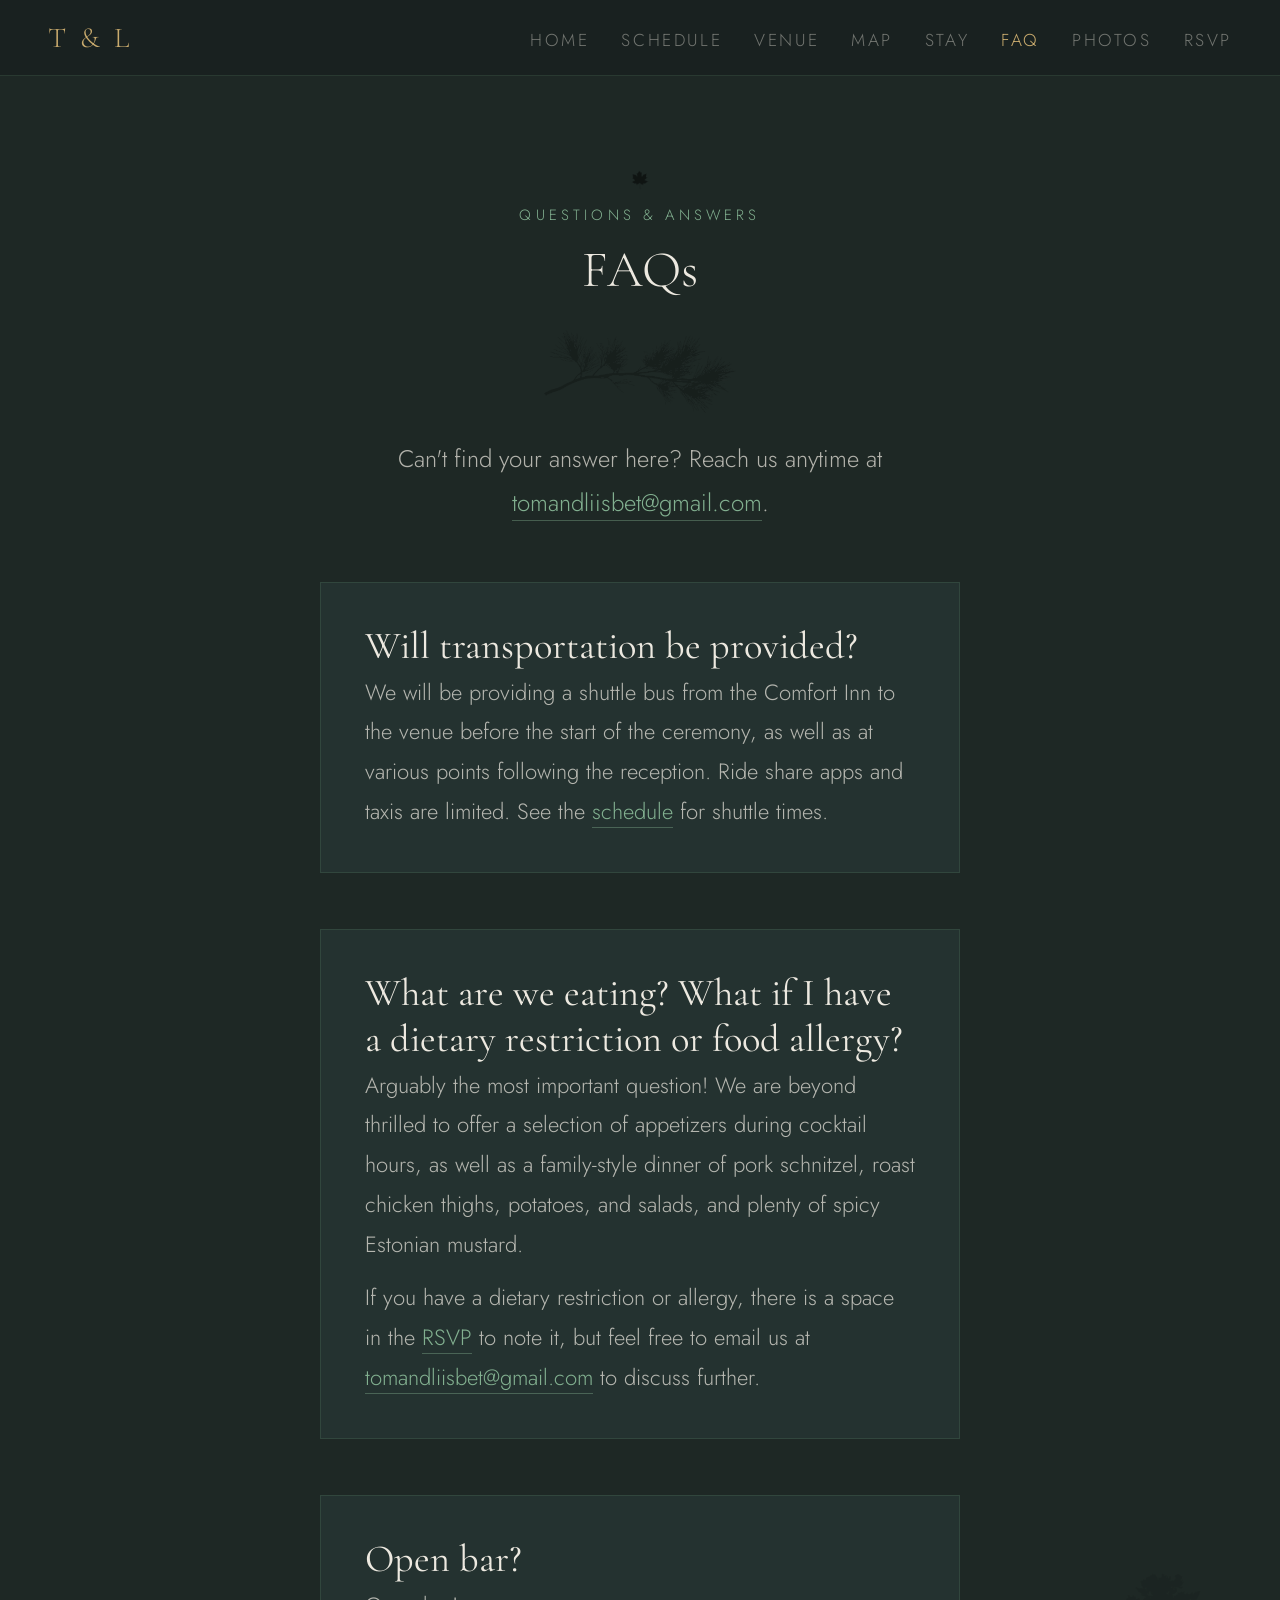
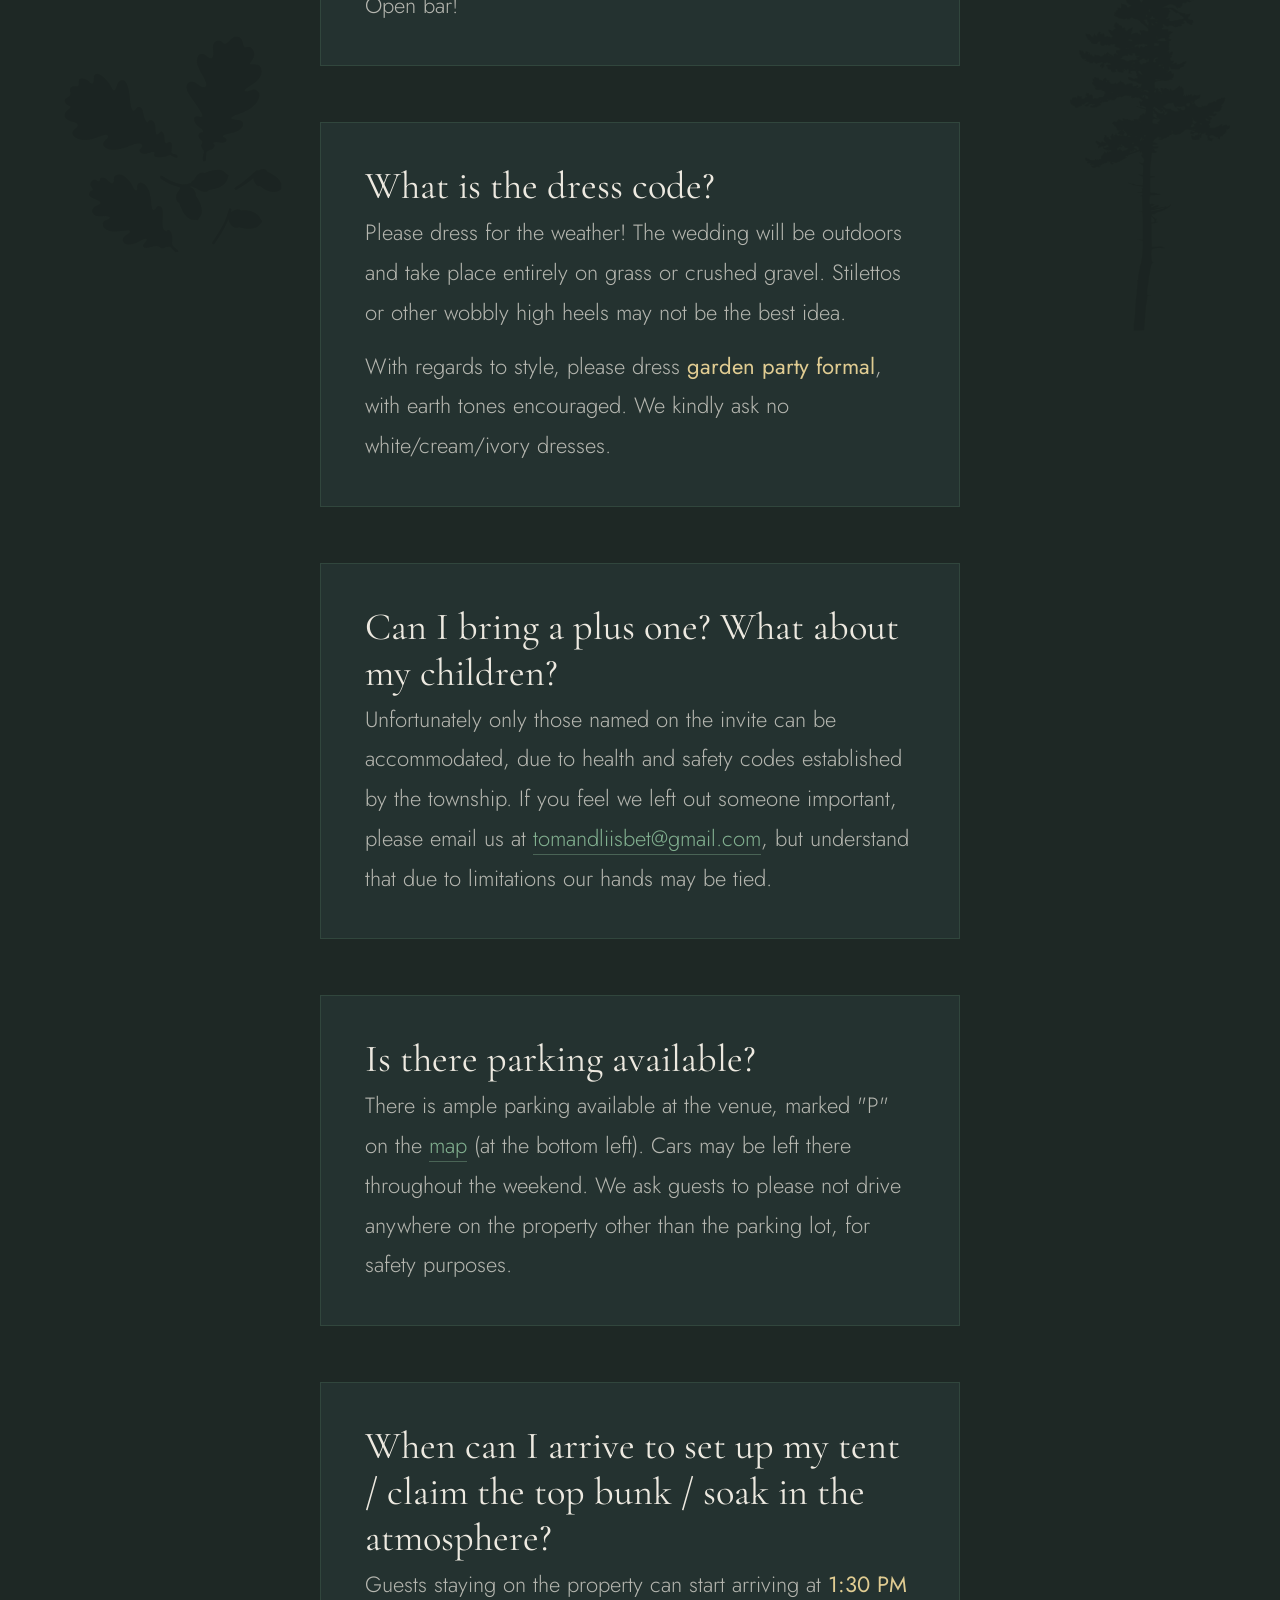
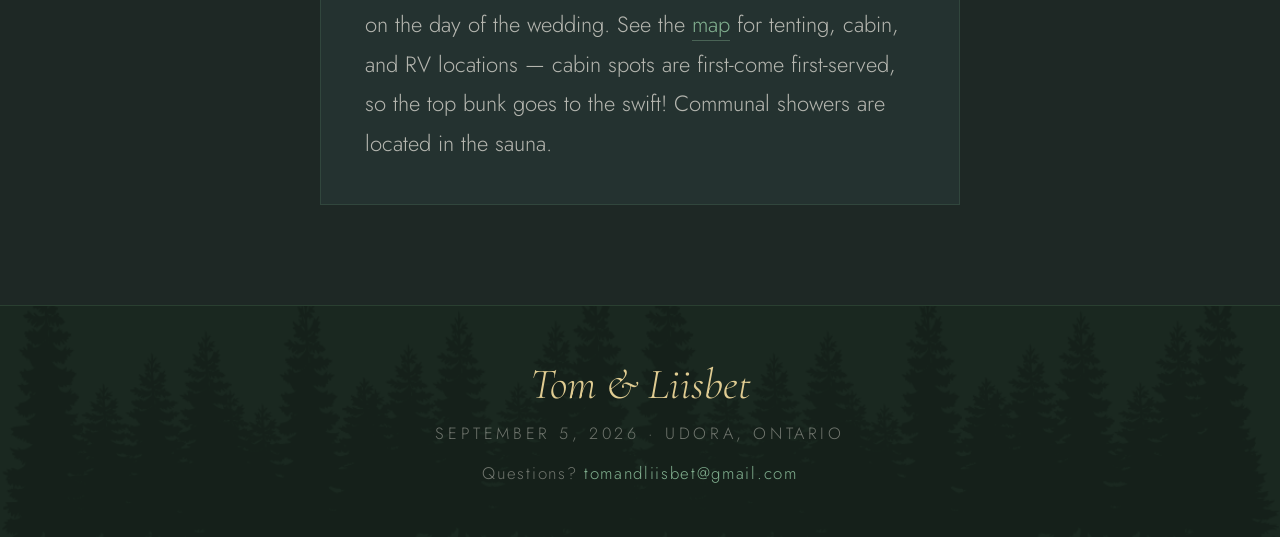
==== faq.html @ 2be71608 "Photo fix!" ====
<!DOCTYPE html>
<html lang="en">
<head>
<meta charset="UTF-8"/>
<meta name="viewport" content="width=device-width, initial-scale=1.0"/>
<title>FAQ — Tom & Liisbet</title>
<link href="https://fonts.googleapis.com/css2?family=Cormorant+Garamond:ital,wght@0,300;0,400;0,600;1,300;1,400&family=Jost:wght@300;400;500&display=swap" rel="stylesheet"/>
<link rel="stylesheet" href="styles.css"/>
</head>
<body>

<!-- NAV -->
<nav>
  <a href="index.html" class="nav-brand">T &amp; L</a>
  <button class="nav-toggle" aria-label="Menu" aria-expanded="false">&#9776;</button>
  <ul class="nav-links">
    <li><a href="index.html">Home</a></li>
    <li><a href="schedule.html">Schedule</a></li>
    <li><a href="venue.html">Venue</a></li>
    <li><a href="map.html">Map</a></li>
    <li><a href="stay.html">Stay</a></li>
    <li><a href="faq.html" class="active">FAQ</a></li>
    <li><a href="gallery.html">Photos</a></li>
    <li><a href="rsvp.html">RSVP</a></li>
  </ul>
</nav>

<!-- FAQ -->
<section class="page-first bg-mid">
  <img src="Images/Elements/oak leaves.png" class="oak-leaf oak-leaf--left" alt="" aria-hidden="true"/>
  <img src="Images/Elements/pine-tree-silhouette.png" class="margin-tree margin-tree--right margin-tree--pine" alt="" aria-hidden="true"/>
  <div class="section-inner">
    <img src="Images/Elements/maple leaf.png" class="leaf-ornament" alt="" aria-hidden="true"/>
    <p class="section-tag">Questions &amp; Answers</p>
    <h2 class="section-heading">FAQs</h2>
    <img src="Images/Elements/pine needle branch.png" class="branch-divider" alt="" aria-hidden="true"/>
    <p class="section-body">
      Can't find your answer here? Reach us anytime at
      <a href="mailto:tomandliisbet@gmail.com" style="color:var(--leaf);text-decoration:none;border-bottom:1px solid rgba(130,176,144,0.4)">tomandliisbet@gmail.com</a>.
    </p>

    <div class="stay-block">
      <h3>Will transportation be provided?</h3>
      <p>
        We will be providing a shuttle bus from the Comfort Inn to the venue before the
        start of the ceremony, as well as at various points following the reception.
        Ride share apps and taxis are limited. See the
        <a href="schedule.html">schedule</a> for shuttle times.
      </p>
    </div>

    <div class="stay-block">
      <h3>What are we eating? What if I have a dietary restriction or food allergy?</h3>
      <p>
        Arguably the most important question! We are beyond thrilled to offer a selection
        of appetizers during cocktail hours, as well as a family-style dinner of pork
        schnitzel, roast chicken thighs, potatoes, and salads, and plenty of spicy Estonian
        mustard.
      </p>
      <p>
        If you have a dietary restriction or allergy, there is a space in the
        <a href="rsvp.html">RSVP</a> to note it, but feel free to email us at
        <a href="mailto:tomandliisbet@gmail.com">tomandliisbet@gmail.com</a> to discuss further.
      </p>
    </div>

    <div class="stay-block">
      <h3>Open bar?</h3>
      <p>Open bar!</p>
    </div>

    <div class="stay-block">
      <h3>What is the dress code?</h3>
      <p>
        Please dress for the weather! The wedding will be outdoors and take place entirely
        on grass or crushed gravel. Stilettos or other wobbly high heels may not be the
        best idea.
      </p>
      <p>
        With regards to style, please dress <strong>garden party formal</strong>, with earth
        tones encouraged. We kindly ask no white/cream/ivory dresses.
      </p>
    </div>

    <div class="stay-block">
      <h3>Can I bring a plus one? What about my children?</h3>
      <p>
        Unfortunately only those named on the invite can be accommodated, due to health and
        safety codes established by the township. If you feel we left out someone important,
        please email us at <a href="mailto:tomandliisbet@gmail.com">tomandliisbet@gmail.com</a>,
        but understand that due to limitations our hands may be tied.
      </p>
    </div>

    <div class="stay-block">
      <h3>Is there parking available?</h3>
      <p>
        There is ample parking available at the venue, marked "P" on the
        <a href="map.html">map</a> (at the bottom left). Cars may be left there throughout
        the weekend. We ask guests to please not drive anywhere on the property other than
        the parking lot, for safety purposes.
      </p>
    </div>

    <div class="stay-block">
      <h3>When can I arrive to set up my tent / claim the top bunk / soak in the atmosphere?</h3>
      <p>
        Guests staying on the property can start arriving at <strong>1:30 PM</strong> on the
        day of the wedding. See the <a href="map.html">map</a> for tenting, cabin, and RV
        locations — cabin spots are first-come first-served, so the top bunk goes to the
        swift! Communal showers are located in the sauna.
      </p>
    </div>
  </div>
</section>

<!-- FOOTER -->
<footer>
  <img
    src="Images/Elements/pine-tree-forest-silhouette-16-705244249.png"
    class="footer-treeline"
    alt=""
    aria-hidden="true"
  />
  <p class="footer-names">Tom & Liisbet</p>
  <p class="footer-date">September 5, 2026 · Udora, Ontario</p>
  <p class="footer-contact">Questions? <a href="mailto:tomandliisbet@gmail.com">tomandliisbet@gmail.com</a></p>
</footer>

<script src="site.js"></script>
</body>
</html>
---- styles.css ----
:root {
  --bg:          #1a2120;
  --bg-mid:      #1e2825;
  --bg-card:     #243230;
  --bg-rsvp:     #1c2e26;
  --forest:      #3d5c47;
  --forest-mid:  #527a5e;
  --leaf:        #82b090;
  --gold:        #c9ab6e;
  --gold-light:  #e0cc92;
  --white:       #ede9e0;
  --white-soft:  rgba(237,233,224,0.72);
  --white-dim:   rgba(237,233,224,0.42);
  --border-g:    rgba(82,122,94,0.28);
  --border-gold: rgba(201,171,110,0.32);
}

* { margin: 0; padding: 0; box-sizing: border-box; }
html { scroll-behavior: smooth; font-size: 150%; }

body {
  font-family: 'Jost', sans-serif;
  font-weight: 300;
  background: var(--bg);
  color: var(--white);
  overflow-x: hidden;
}

/* ── NAV ── */
nav {
  position: fixed;
  top: 0; left: 0; right: 0;
  z-index: 100;
  padding: 20px 48px;
  display: flex;
  justify-content: space-between;
  align-items: center;
  background: rgba(26,33,32,0.94);
  backdrop-filter: blur(12px);
  border-bottom: 1px solid var(--border-g);
}

.nav-brand {
  font-family: 'Cormorant Garamond', serif;
  font-size: 1.2rem;
  letter-spacing: 0.12em;
  color: var(--gold);
  text-decoration: none;
}

.nav-links {
  display: flex;
  gap: 32px;
  list-style: none;
}

.nav-links a {
  font-size: 0.72rem;
  letter-spacing: 0.15em;
  text-transform: uppercase;
  color: var(--white-dim);
  text-decoration: none;
  transition: color 0.2s;
}

.nav-links a:hover  { color: var(--leaf); }
.nav-links a.active { color: var(--gold); }

.nav-toggle {
  display: none;
  background: none;
  border: none;
  color: var(--white-soft);
  font-size: 1.3rem;
  line-height: 1;
  cursor: pointer;
  padding: 4px 8px;
}

/* ── HERO (home page) ── */
.hero {
  min-height: 100vh;
  display: flex;
  flex-direction: column;
  align-items: center;
  justify-content: center;
  text-align: center;
  padding: 120px 24px 100px;
  position: relative;
  background: var(--bg);
  overflow: hidden;
}

.hero-bg {
  position: absolute;
  inset: 0;
  width: 100%;
  height: 100%;
  object-fit: cover;
  object-position: center 30%;
  z-index: 0;
  opacity: 0.85;
  pointer-events: none;
  user-select: none;
}

.hero::before {
  content: '';
  position: absolute;
  inset: 0;
  background: linear-gradient(
    to bottom,
    rgba(26,33,32,0.68) 0%,
    rgba(26,33,32,0.0) 18%,
    rgba(26,33,32,0.0) 58%,
    rgba(26,33,32,0.72) 82%,
    rgba(26,33,32,0.97) 100%
  );
  pointer-events: none;
  z-index: 1;
}

.hero::after {
  content: '';
  position: absolute;
  top: 72px; left: 40px; right: 40px; bottom: 50px;
  border: 1px solid rgba(130,176,144,0.15);
  pointer-events: none;
  z-index: 1;
}

.hero > *:not(.hero-bg):not(.scroll-cue) { position: relative; z-index: 3; }
.scroll-cue { z-index: 3; }

.hero-eyebrow {
  font-size: 0.68rem;
  letter-spacing: 0.28em;
  text-transform: uppercase;
  color: var(--white);
  margin-bottom: 28px;
}

.hero-names {
  font-family: 'Cormorant Garamond', serif;
  font-size: clamp(3.5rem, 8vw, 7rem);
  font-weight: 300;
  line-height: 1;
  color: var(--white);
  letter-spacing: -0.01em;
  text-shadow: 0 2px 20px rgba(0,0,0,0.8), 0 0 60px rgba(0,0,0,0.5);
}

.hero-names .amp {
  font-style: italic;
  color: var(--gold);
  display: block;
  font-size: 0.68em;
  margin: 10px 0;
}

.hero-divider {
  width: 56px;
  height: 1px;
  background: var(--gold);
  margin: 36px auto;
  opacity: 0.65;
}

.hero-date {
  font-family: 'Cormorant Garamond', serif;
  font-size: 1.25rem;
  font-weight: 400;
  color: var(--white-soft);
  letter-spacing: 0.08em;
  margin-bottom: 8px;
}

.hero-venue {
  font-size: 0.75rem;
  letter-spacing: 0.14em;
  text-transform: uppercase;
  color: var(--leaf);
  margin-bottom: 52px;
}

/* ── COUNTDOWN ── */
.countdown {
  display: flex;
  gap: 32px;
  margin-top: 8px;
}

.count-unit { text-align: center; }

.count-number {
  font-family: 'Cormorant Garamond', serif;
  font-size: 2.8rem;
  font-weight: 300;
  color: var(--gold);
  line-height: 1;
  display: block;
}

.count-label {
  font-size: 0.62rem;
  letter-spacing: 0.22em;
  text-transform: uppercase;
  color: var(--white-dim);
  margin-top: 6px;
  display: block;
}

.count-sep {
  font-family: 'Cormorant Garamond', serif;
  font-size: 2rem;
  color: var(--border-g);
  align-self: flex-start;
  margin-top: 8px;
}

.scroll-cue {
  position: absolute;
  bottom: 40px;
  left: 50%;
  transform: translateX(-50%);
  display: flex;
  flex-direction: column;
  align-items: center;
  gap: 8px;
  font-size: 0.62rem;
  letter-spacing: 0.22em;
  text-transform: uppercase;
  color: var(--white-dim);
  animation: nudge 2.5s ease-in-out infinite;
}

.scroll-cue::after {
  content: '';
  width: 1px;
  height: 40px;
  background: var(--border-g);
}

@keyframes nudge {
  0%, 100% { transform: translateX(-50%) translateY(0); }
  50%       { transform: translateX(-50%) translateY(6px); }
}

/* ── SECTIONS ── */
section { padding: 100px 24px; position: relative; }

/* First section of a subpage — clears the fixed nav */
.page-first { padding-top: 170px; }

.section-inner {
  max-width: 800px;
  margin: 0 auto;
  text-align: center;
  position: relative;
  z-index: 1; /* keep content (incl. photos) above margin decorations */
}

.leaf-ornament {
  width: 20px;
  height: auto;
  display: block;
  margin: 0 auto 14px;
  opacity: 0.5;
}

.section-tag {
  font-size: 0.62rem;
  letter-spacing: 0.28em;
  text-transform: uppercase;
  color: var(--leaf);
  margin-bottom: 16px;
}

.section-heading {
  font-family: 'Cormorant Garamond', serif;
  font-size: clamp(2rem, 4vw, 3rem);
  font-weight: 300;
  color: var(--white);
  margin-bottom: 24px;
  line-height: 1.1;
}

.branch-divider {
  display: block;
  margin: 0 auto 16px;
  width: 220px;
  opacity: 0.22;
  pointer-events: none;
  user-select: none;
}

.lion-divider {
  display: block;
  margin: 0 auto 20px;
  width: 150px;
  opacity: 0.28;
  pointer-events: none;
  user-select: none;
}

.section-body {
  font-size: 1rem;
  line-height: 1.85;
  color: var(--white-soft);
  max-width: 560px;
  margin: 0 auto;
}

.bg-mid { background: var(--bg-mid); }

/* ── DETAIL CARDS ── */
.details-grid {
  display: flex;
  flex-wrap: wrap;
  justify-content: center;
  gap: 1px;
  background: var(--border-g);
  border: 1px solid var(--border-g);
  margin-top: 56px;
  max-width: 700px;
  margin-left: auto;
  margin-right: auto;
}

.detail-card {
  background: var(--bg-card);
  padding: 40px 28px;
  text-align: center;
  flex: 1 1 220px;
  max-width: 350px;
}

.detail-card a { color: var(--leaf); text-decoration: none; }
.detail-card a:hover { color: var(--gold); }

.detail-icon {
  font-size: 1.4rem;
  margin-bottom: 16px;
  display: block;
}

.detail-title {
  font-size: 0.62rem;
  letter-spacing: 0.22em;
  text-transform: uppercase;
  color: var(--leaf);
  margin-bottom: 10px;
}

.detail-text {
  font-family: 'Cormorant Garamond', serif;
  font-size: 1.15rem;
  color: var(--white);
  line-height: 1.5;
}

.detail-sub { font-size: 0.9rem; color: var(--white-dim); }

.detail-desc {
  font-size: 0.88rem;
  color: var(--white-dim);
  line-height: 1.6;
  margin-top: 8px;
}

.cabin-spots {
  margin-top: 14px;
  font-size: 0.66rem;
  letter-spacing: 0.18em;
  text-transform: uppercase;
  color: var(--gold);
}

/* ── HOME: PHOTO STRIP ── */
.photo-strip {
  display: grid;
  grid-template-columns: repeat(3, 1fr);
  gap: 6px;
  max-width: 860px;
  margin: 48px auto 0;
}

.photo-strip img {
  width: 100%;
  aspect-ratio: 4 / 5;
  object-fit: cover;
  display: block;
  transition: opacity 0.25s;
}

.photo-strip img:hover { opacity: 0.85; }

.more-link {
  display: inline-block;
  margin-top: 28px;
  font-size: 0.68rem;
  letter-spacing: 0.16em;
  text-transform: uppercase;
  color: var(--leaf);
  text-decoration: none;
  transition: color 0.2s;
}

.more-link:hover { color: var(--gold); }

/* ── HOME: FEATURE (photo + text) ── */
.home-feature {
  display: flex;
  align-items: center;
  gap: 52px;
  max-width: 880px;
  margin: 56px auto 0;
  text-align: left;
}

.home-feature img {
  width: 42%;
  aspect-ratio: 4 / 5;
  object-fit: cover;
  display: block;
  border: 1px solid var(--border-g);
}

.home-feature-text { flex: 1; }

.home-feature-text h3 {
  font-family: 'Cormorant Garamond', serif;
  font-size: 1.7rem;
  font-weight: 400;
  color: var(--white);
  margin-bottom: 14px;
  line-height: 1.2;
}

.home-feature-text p {
  font-size: 0.92rem;
  line-height: 1.8;
  color: var(--white-soft);
}

/* ── TIMELINE (schedule page) ── */
.timeline {
  max-width: 620px;
  margin: 56px auto 0;
  text-align: left;
  border-left: 1px solid var(--border-g);
  padding-left: 0;
}

.timeline-item {
  position: relative;
  padding: 0 0 44px 40px;
}

.timeline-item:last-child { padding-bottom: 0; }

.timeline-item::before {
  content: '';
  position: absolute;
  left: -5px;
  top: 8px;
  width: 9px;
  height: 9px;
  border-radius: 50%;
  background: var(--gold);
  opacity: 0.85;
}

.timeline-time {
  font-size: 0.68rem;
  letter-spacing: 0.22em;
  text-transform: uppercase;
  color: var(--gold);
  margin-bottom: 6px;
}

.timeline-title {
  font-family: 'Cormorant Garamond', serif;
  font-size: 1.5rem;
  font-weight: 400;
  color: var(--white);
  margin-bottom: 6px;
}

.timeline-desc {
  font-size: 0.88rem;
  line-height: 1.7;
  color: var(--white-soft);
  max-width: 480px;
}

/* ── STAY (accommodation blocks) ── */
.stay-block {
  max-width: 640px;
  margin: 56px auto 0;
  text-align: left;
  background: var(--bg-card);
  border: 1px solid var(--border-g);
  padding: 40px 44px;
}

.stay-block h3 {
  font-family: 'Cormorant Garamond', serif;
  font-size: 1.6rem;
  font-weight: 400;
  color: var(--white);
  margin-bottom: 4px;
}

.stay-block .stay-sub {
  font-size: 0.66rem;
  letter-spacing: 0.2em;
  text-transform: uppercase;
  color: var(--leaf);
  margin-bottom: 18px;
}

.stay-block p {
  font-size: 0.92rem;
  line-height: 1.8;
  color: var(--white-soft);
}

.stay-block p + p { margin-top: 14px; }

.stay-block a { color: var(--leaf); text-decoration: none; border-bottom: 1px solid rgba(130,176,144,0.4); }
.stay-block a:hover { color: var(--gold); }

.stay-block strong { color: var(--gold-light); font-weight: 400; }

/* ── PROPERTY MAP ── */
.property-map {
  margin: 48px auto 0;
  max-width: 860px;
  border: 1px solid var(--border-g);
  background: #f4f1e8;
}

.property-map img {
  width: 100%;
  display: block;
}

.map-caption {
  margin-top: 20px;
  font-size: 0.82rem;
  color: var(--white-dim);
  line-height: 1.7;
}

/* ── VENUE ── */
.venue-map {
  margin: 48px auto 0;
  width: 100%;
  max-width: 700px;
  border: 1px solid var(--border-g);
  overflow: hidden;
}

.venue-address {
  margin-top: 28px;
  font-family: 'Cormorant Garamond', serif;
  font-size: 1.1rem;
  color: var(--white-soft);
  line-height: 1.7;
}

/* ── GALLERY ── */
.gallery-grid {
  margin-top: 0;
  display: grid;
  grid-template-columns: repeat(3, 1fr);
  gap: 6px;
  max-width: 780px;
  margin-left: auto;
  margin-right: auto;
}

.gallery-featured {
  grid-column: 1 / -1;
  width: 100%;
  aspect-ratio: 21 / 8;
  object-fit: cover;
  object-position: center;
  display: block;
}

.gallery-grid img:not(.gallery-featured) {
  width: 100%;
  aspect-ratio: 1;
  object-fit: cover;
  display: block;
  transition: opacity 0.25s;
}

.gallery-grid img:hover { opacity: 0.82; }

/* ── RSVP ── */
.rsvp-bg { background: var(--bg-rsvp); }
.rsvp-bg .section-tag     { color: var(--leaf); }
.rsvp-bg .section-heading { color: var(--white); }
.rsvp-bg .section-body    { color: var(--white-soft); }

.rsvp-form {
  margin-top: 48px;
  max-width: 540px;
  margin-left: auto;
  margin-right: auto;
  text-align: left;
}

.form-row { margin-bottom: 20px; }

.form-row label {
  display: block;
  font-size: 0.62rem;
  letter-spacing: 0.2em;
  text-transform: uppercase;
  color: var(--leaf);
  margin-bottom: 8px;
}

.form-row input,
.form-row select,
.form-row textarea {
  width: 100%;
  padding: 14px 16px;
  background: rgba(255,255,255,0.05);
  border: 1px solid var(--border-g);
  color: var(--white);
  font-family: 'Jost', sans-serif;
  font-size: 0.95rem;
  font-weight: 300;
  border-radius: 2px;
  outline: none;
  transition: border-color 0.2s;
  appearance: none;
  -webkit-appearance: none;
}

.form-row select option { background: var(--bg-rsvp); color: var(--white); }

.form-row input::placeholder,
.form-row textarea::placeholder { color: var(--white-dim); }

.form-row input:focus,
.form-row select:focus,
.form-row textarea:focus { border-color: var(--border-gold); }

.form-row textarea { resize: vertical; min-height: 80px; }

.form-grid {
  display: grid;
  grid-template-columns: 1fr 1fr;
  gap: 16px;
}

.att-row {
  display: flex;
  gap: 10px;
  margin-top: 4px;
}

.att-btn {
  flex: 1;
  padding: 13px 8px;
  background: rgba(255,255,255,0.04);
  border: 1px solid var(--border-g);
  color: var(--white-soft);
  font-family: 'Jost', sans-serif;
  font-size: 0.76rem;
  letter-spacing: 0.08em;
  text-transform: uppercase;
  cursor: pointer;
  transition: all 0.2s;
  border-radius: 2px;
  white-space: nowrap;
}

.att-btn:hover,
.att-btn.active {
  background: rgba(201,171,110,0.12);
  border-color: var(--gold);
  color: var(--gold-light);
}

.submit-btn {
  width: 100%;
  margin-top: 12px;
  padding: 18px;
  background: var(--gold);
  border: none;
  color: #1a2120;
  font-family: 'Jost', sans-serif;
  font-size: 0.75rem;
  font-weight: 500;
  letter-spacing: 0.22em;
  text-transform: uppercase;
  cursor: pointer;
  transition: background 0.2s, transform 0.1s;
  border-radius: 2px;
}

.submit-btn:hover  { background: var(--gold-light); }
.submit-btn:active { transform: scale(0.99); }

#rsvp-success {
  display: none;
  text-align: center;
  padding: 48px 24px;
}

.success-icon { width: 26px; display: block; margin: 0 auto 20px; opacity: 0.55; }

#rsvp-success h3 {
  font-family: 'Cormorant Garamond', serif;
  font-size: 2rem;
  font-weight: 300;
  color: var(--white);
  margin-bottom: 12px;
}

#rsvp-success p { color: var(--white-soft); font-size: 0.95rem; line-height: 1.7; }

/* ── FOOTER ── */
footer {
  background: #1a2820;
  padding: 52px 24px;
  text-align: center;
  border-top: 1px solid var(--border-g);
  position: relative;
  overflow: hidden;
}

.footer-treeline {
  position: absolute;
  bottom: 0;
  left: 0;
  width: 100%;
  max-height: 100%;
  object-fit: cover;
  object-position: bottom center;
  pointer-events: none;
  user-select: none;
  opacity: 0.18;
  z-index: 0;
  display: block;
}

.footer-names,
.footer-date,
.footer-contact { position: relative; z-index: 1; }

.footer-names {
  font-family: 'Cormorant Garamond', serif;
  font-size: 1.8rem;
  font-style: italic;
  color: var(--gold-light);
  margin-bottom: 12px;
}

.footer-date {
  font-size: 0.68rem;
  letter-spacing: 0.22em;
  text-transform: uppercase;
  color: var(--white-dim);
}

.footer-contact {
  font-size: 0.7rem;
  letter-spacing: 0.1em;
  color: var(--white-dim);
  margin-top: 16px;
}
.footer-contact a { color: var(--leaf); text-decoration: none; }
.footer-contact a:hover { color: var(--gold); }

/* ── MARGIN DECORATIONS ── */
.oak-leaf {
  position: absolute;
  width: 260px;
  opacity: 0.09;
  pointer-events: none;
  user-select: none;
  top: 50%;
}
.oak-leaf--left {
  left: 50px;
  transform: translateY(-50%) rotate(-16deg);
}
.oak-leaf--right {
  right: 50px;
  transform: translateY(-50%) rotate(16deg) scaleX(-1);
}

.margin-tree {
  position: absolute;
  opacity: 0.08;
  pointer-events: none;
  user-select: none;
  top: 50%;
}
.margin-tree--left  { left:  50px; transform: translateY(-50%); }
.margin-tree--right { right: 50px; transform: translateY(-50%); }
.margin-tree--pine  { width: 160px; }
.margin-tree--maple { width: 240px; }

/* ── RESPONSIVE ── */
@media (max-width: 760px) {
  nav { padding: 16px 24px; }

  .nav-toggle { display: block; }

  .nav-links {
    display: none;
    position: absolute;
    top: 100%;
    left: 0;
    right: 0;
    flex-direction: column;
    gap: 20px;
    padding: 20px 24px 28px;
    background: rgba(26,33,32,0.97);
    backdrop-filter: blur(12px);
    border-bottom: 1px solid var(--border-g);
    text-align: center;
  }

  .nav-links.open { display: flex; }

  .countdown { gap: 16px; }
  .count-number { font-size: 2rem; }
  .form-grid { grid-template-columns: 1fr; }
  .gallery-grid { grid-template-columns: repeat(2, 1fr); }
  .gallery-featured { aspect-ratio: 16 / 9; }
  .att-row { flex-wrap: wrap; }
  .hero::after { left: 16px; right: 16px; }
  .oak-leaf { display: none; }
  .margin-tree { display: none; }
  .stay-block { padding: 32px 24px; }
  .page-first { padding-top: 140px; }
  .photo-strip { grid-template-columns: repeat(3, 1fr); gap: 4px; }
  .home-feature { flex-direction: column; gap: 32px; text-align: center; }
  .home-feature img { width: 80%; }
}
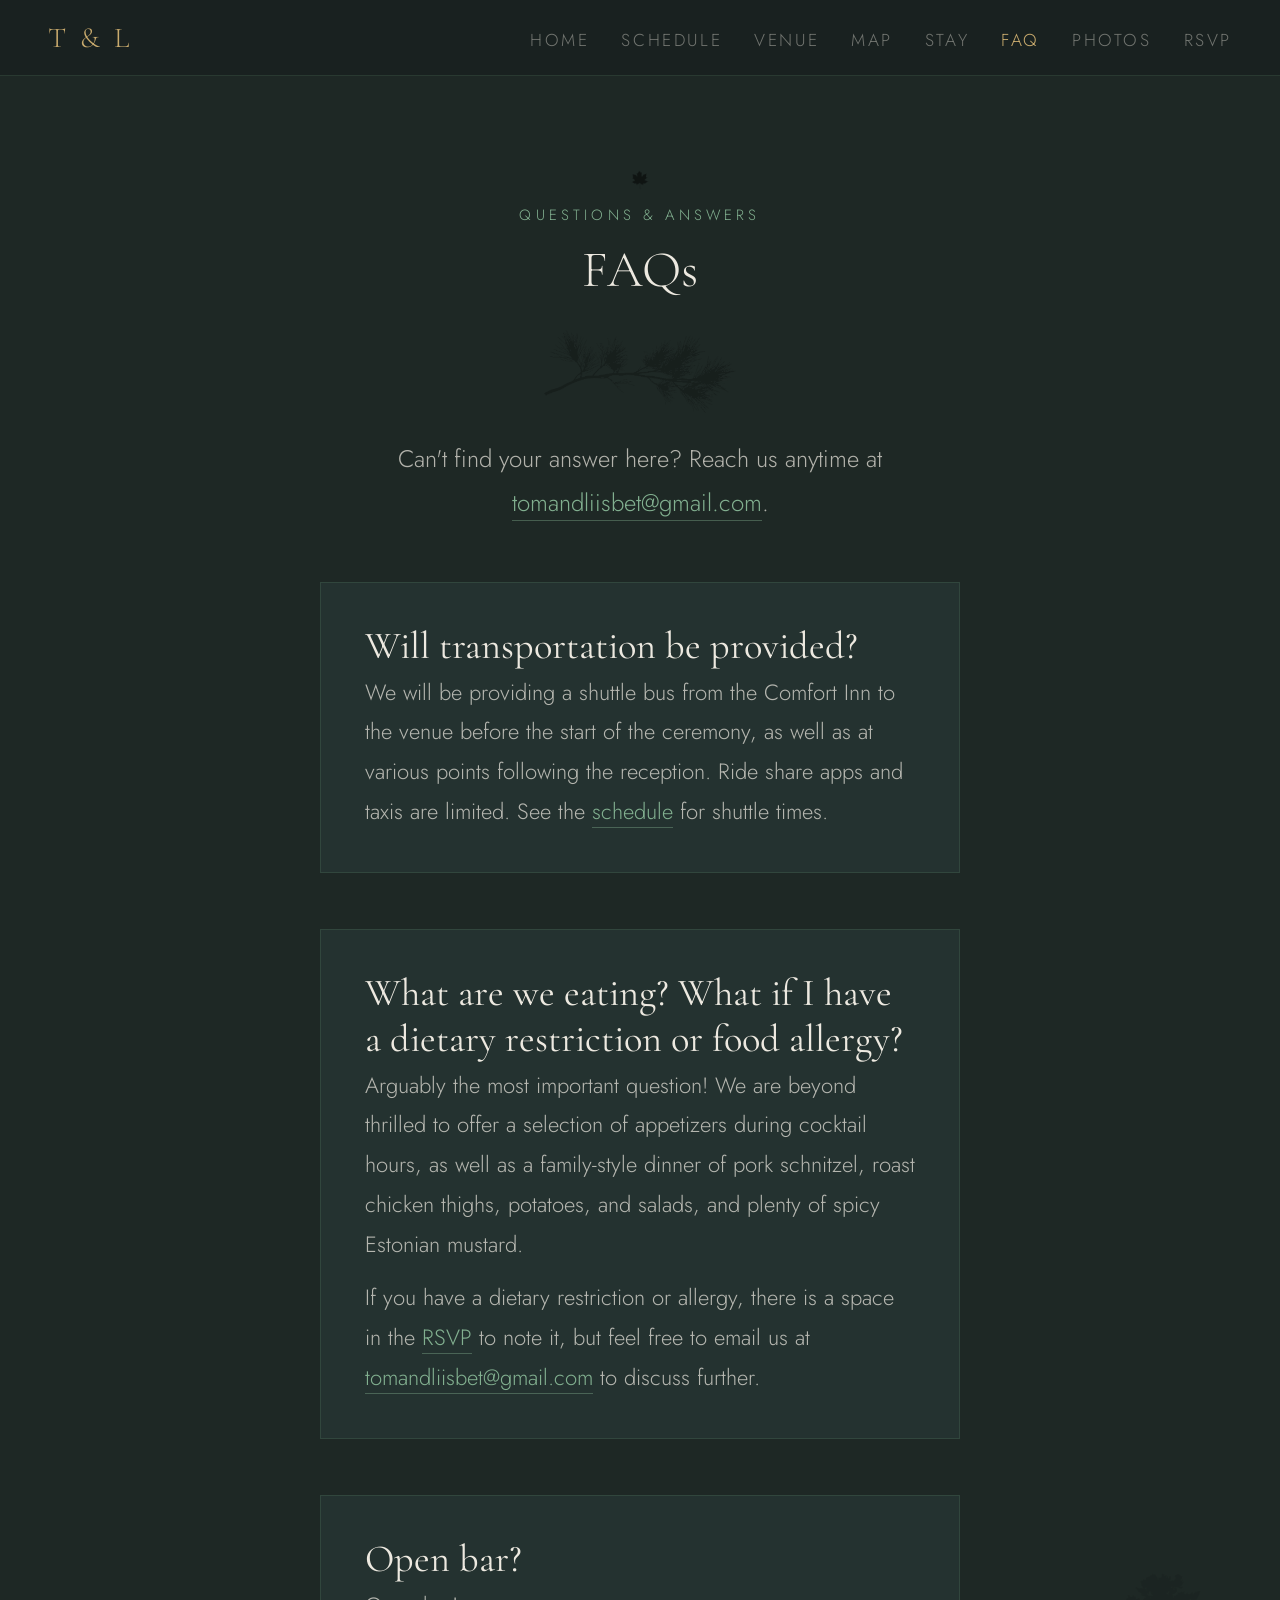
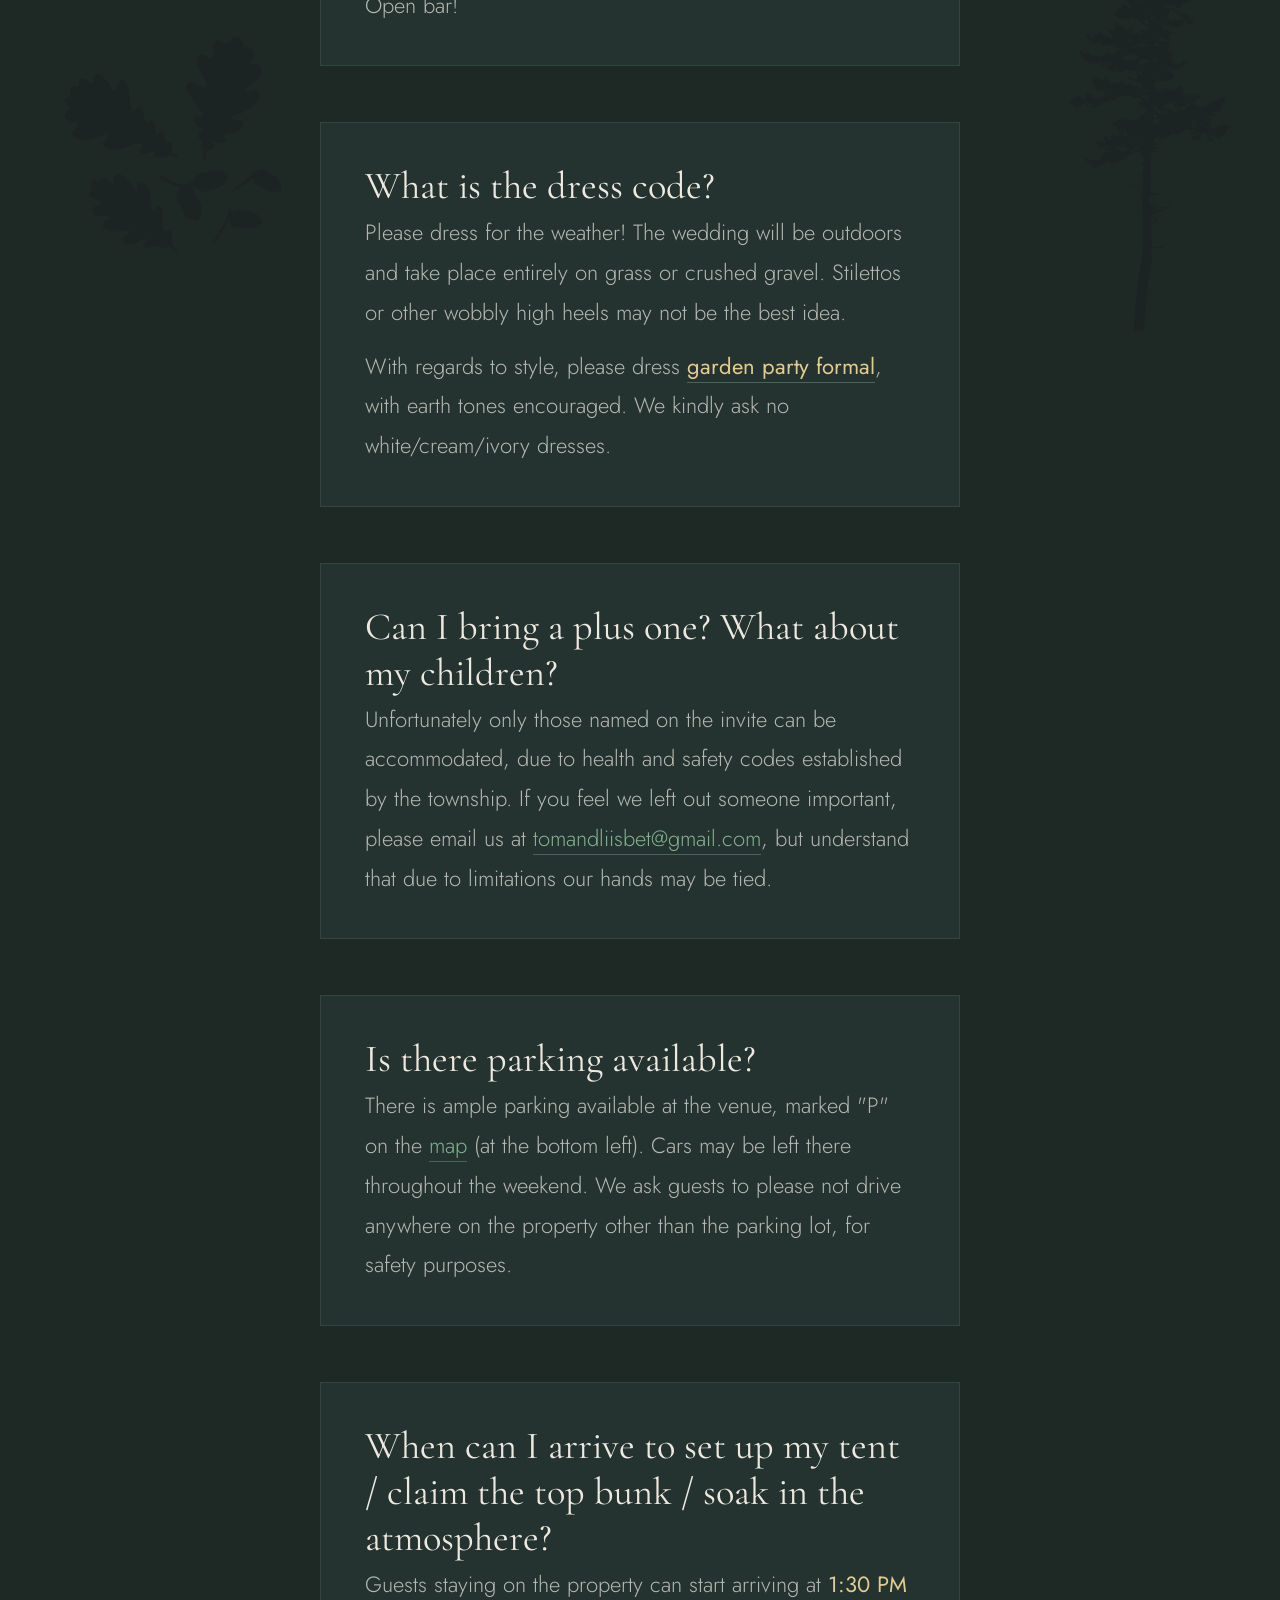
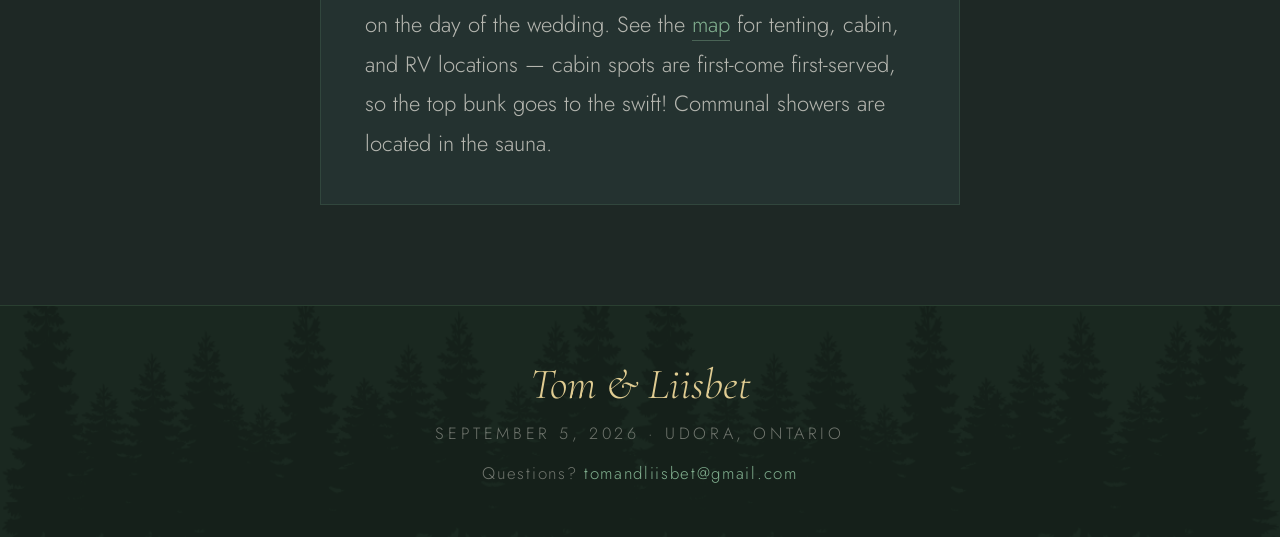
==== commit 90dc7769: "Home fix" ====
--- a/faq.html
+++ b/faq.html
@@ -5,7 +5,7 @@
 <meta name="viewport" content="width=device-width, initial-scale=1.0"/>
 <title>FAQ — Tom & Liisbet</title>
 <link href="https://fonts.googleapis.com/css2?family=Cormorant+Garamond:ital,wght@0,300;0,400;0,600;1,300;1,400&family=Jost:wght@300;400;500&display=swap" rel="stylesheet"/>
-<link rel="stylesheet" href="styles.css"/>
+<link rel="stylesheet" href="styles.css?v=2"/>
 </head>
 <body>
 
@@ -77,8 +77,9 @@
         best idea.
       </p>
       <p>
-        With regards to style, please dress <strong>garden party formal</strong>, with earth
-        tones encouraged. We kindly ask no white/cream/ivory dresses.
+        With regards to style, please dress
+        <a href="https://www.bjonesphotos.com/blog/wedding-guest-dress-code-explained-because-wtf-is-garden-party-formal-bmw2w" target="_blank"><strong>garden party formal</strong></a>,
+        with earth tones encouraged. We kindly ask no white/cream/ivory dresses.
       </p>
     </div>
 
@@ -127,6 +128,6 @@
   <p class="footer-contact">Questions? <a href="mailto:tomandliisbet@gmail.com">tomandliisbet@gmail.com</a></p>
 </footer>
 
-<script src="site.js"></script>
+<script src="site.js?v=2"></script>
 </body>
 </html>
